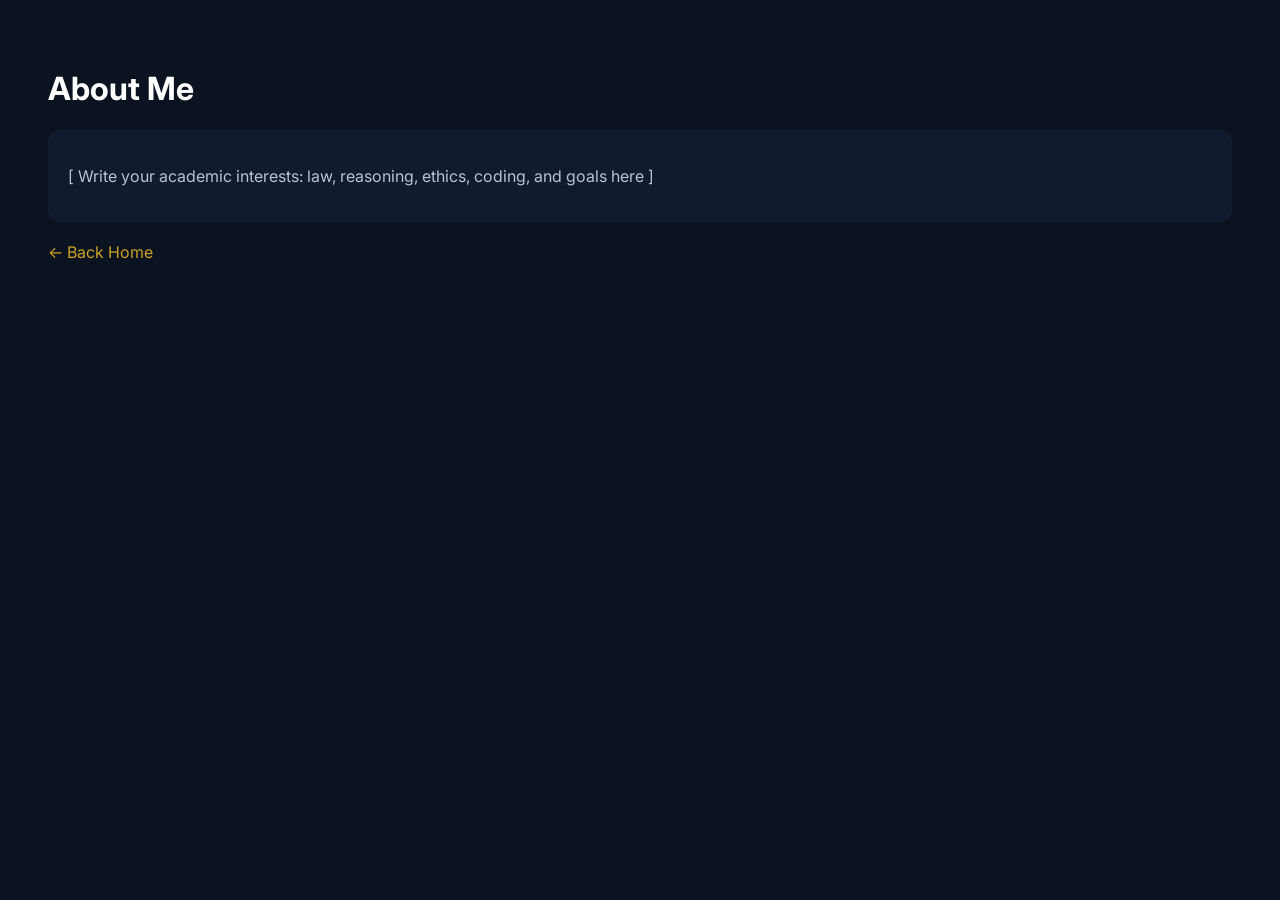
==== about.html @ 4e0a70af "Create about.html About page v1" ====
<!DOCTYPE html>
<html>
<head>
<title>About</title>
<link href="https://fonts.googleapis.com/css2?family=Inter:wght@300;600&display=swap" rel="stylesheet">

<style>
body{background:#0b1220;color:white;font-family:Inter;padding:40px;}
.card{background:#111a2e;padding:20px;border-radius:10px;margin-top:20px;}
a{color:#c9a227;text-decoration:none;}
.muted{color:#b6c2d9;}
</style>
</head>

<body>

<h1>About Me</h1>

<div class="card">
<p class="muted">
[ Write your academic interests: law, reasoning, ethics, coding, and goals here ]
</p>
</div>

<br>
<a href="index.html">← Back Home</a>

</body>
</html>
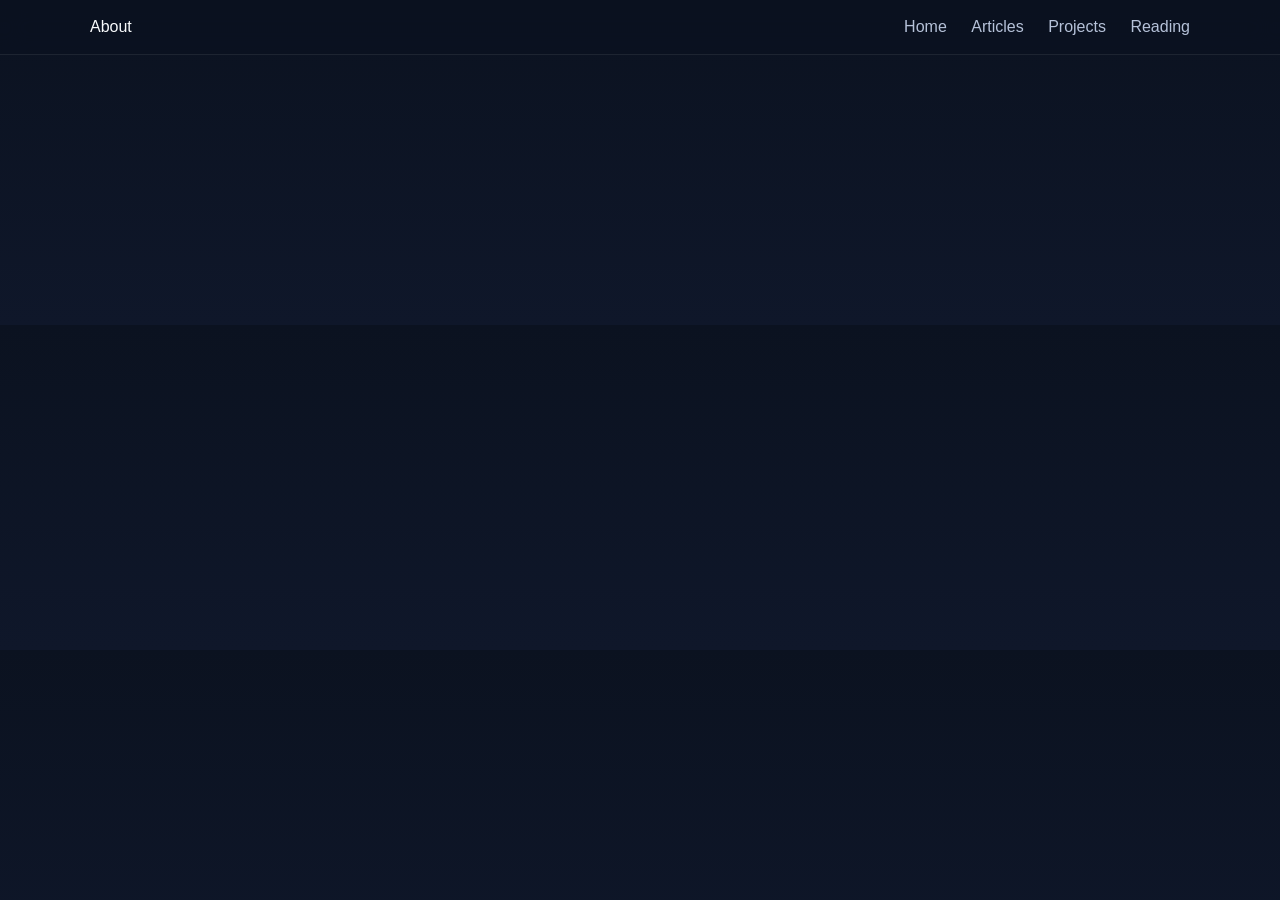
==== commit 0f1ceb41: "Update about.html" ====
--- a/about.html
+++ b/about.html
@@ -2,28 +2,31 @@
 <html>
 <head>
 <title>About</title>
-<link href="https://fonts.googleapis.com/css2?family=Inter:wght@300;600&display=swap" rel="stylesheet">
-
-<style>
-body{background:#0b1220;color:white;font-family:Inter;padding:40px;}
-.card{background:#111a2e;padding:20px;border-radius:10px;margin-top:20px;}
-a{color:#c9a227;text-decoration:none;}
-.muted{color:#b6c2d9;}
-</style>
+<link rel="stylesheet" href="style.css">
 </head>
 
 <body>
 
-<h1>About Me</h1>
+<nav>
+<div class="container nav-inner">
+  <div class="logo">About</div>
+  <div class="nav-links">
+    <a href="index.html">Home</a>
+    <a href="articles.html">Articles</a>
+    <a href="projects.html">Projects</a>
+    <a href="reading.html">Reading</a>
+  </div>
+</div>
+</nav>
 
-<div class="card">
+<section>
+<div class="container card">
+<h2>About Me</h2>
 <p class="muted">
-[ Write your academic interests: law, reasoning, ethics, coding, and goals here ]
+I am a UK student interested in law, justice systems, ethics, and analytical reasoning. This site documents my academic development and independent learning.
 </p>
 </div>
-
-<br>
-<a href="index.html">← Back Home</a>
+</section>
 
 </body>
 </html>
--- a/style.css
+++ b/style.css
@@ -0,0 +1,99 @@
+*{
+  margin:0;
+  padding:0;
+  box-sizing:border-box;
+  scroll-behavior:smooth;
+  font-family:Inter, sans-serif;
+}
+
+:root{
+  --bg:#0b1220;
+  --panel:#111a2e;
+  --text:#f8fafc;
+  --muted:#b6c2d9;
+  --accent:#c9a227;
+  --border:rgba(255,255,255,0.08);
+}
+
+/* BODY */
+body{
+  background:linear-gradient(180deg,#0b1220,#0f172a);
+  color:var(--text);
+}
+
+/* CONTAINER */
+.container{
+  width:90%;
+  max-width:1100px;
+  margin:auto;
+}
+
+/* NAV */
+nav{
+  position:sticky;
+  top:0;
+  background:rgba(11,18,32,0.85);
+  backdrop-filter:blur(12px);
+  border-bottom:1px solid var(--border);
+  z-index:1000;
+}
+
+.nav-inner{
+  display:flex;
+  justify-content:space-between;
+  padding:18px 0;
+}
+
+.logo span{color:var(--accent);}
+
+.nav-links a{
+  margin-left:20px;
+  color:var(--muted);
+  text-decoration:none;
+}
+.nav-links a:hover{color:white;}
+
+/* CARDS */
+.card{
+  background:var(--panel);
+  border:1px solid var(--border);
+  padding:22px;
+  border-radius:12px;
+  transition:0.3s;
+}
+
+.card:hover{
+  transform:translateY(-6px);
+  border-color:var(--accent);
+}
+
+/* BUTTONS */
+.btn{
+  padding:10px 16px;
+  border-radius:8px;
+  display:inline-block;
+  text-decoration:none;
+}
+
+.btn-primary{
+  background:var(--accent);
+  color:#000;
+}
+
+.btn-secondary{
+  border:1px solid var(--border);
+  color:var(--muted);
+}
+
+/* FADE IN SCROLL */
+section{
+  opacity:0;
+  transform:translateY(40px);
+  transition:0.8s ease;
+  padding:80px 0;
+}
+
+section.show{
+  opacity:1;
+  transform:translateY(0);
+}
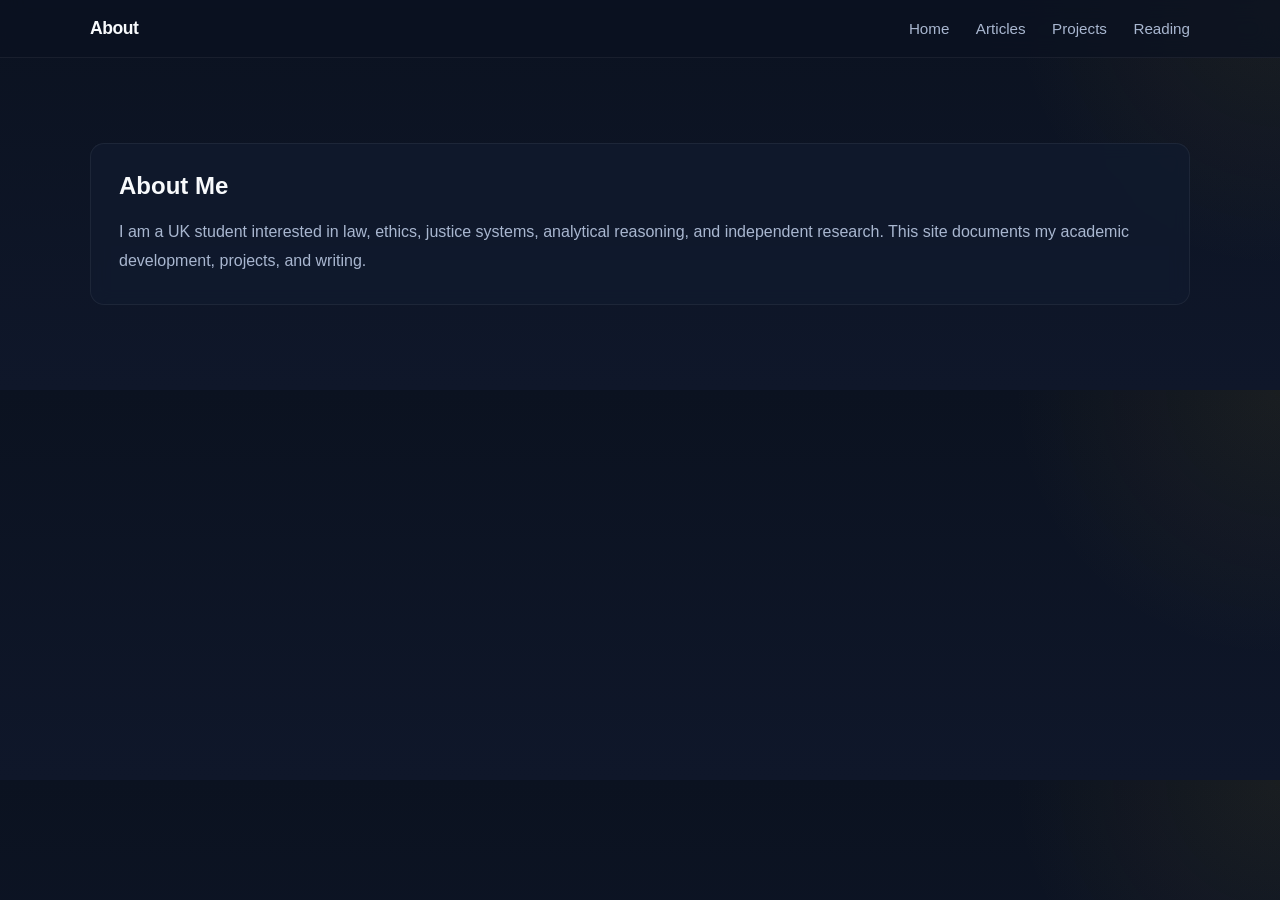
==== commit 15296c60: "Update about.html" ====
--- a/about.html
+++ b/about.html
@@ -7,26 +7,68 @@
 
 <body>
 
+<div id="loader">
+<div class="loader-line"></div>
+</div>
+
 <nav>
 <div class="container nav-inner">
-  <div class="logo">About</div>
-  <div class="nav-links">
-    <a href="index.html">Home</a>
-    <a href="articles.html">Articles</a>
-    <a href="projects.html">Projects</a>
-    <a href="reading.html">Reading</a>
-  </div>
+
+<div class="logo">About</div>
+
+<div class="nav-links">
+<a href="index.html">Home</a>
+<a href="articles.html">Articles</a>
+<a href="projects.html">Projects</a>
+<a href="reading.html">Reading</a>
+</div>
+
 </div>
 </nav>
 
 <section>
-<div class="container card">
+<div class="container">
+
+<div class="card">
+
 <h2>About Me</h2>
+
+<br>
+
 <p class="muted">
-I am a UK student interested in law, justice systems, ethics, and analytical reasoning. This site documents my academic development and independent learning.
+I am a UK student interested in law, ethics,
+justice systems, analytical reasoning, and independent research.
+This site documents my academic development,
+projects, and writing.
 </p>
+
+</div>
+
 </div>
 </section>
 
+<script>
+window.onload=()=>{
+document.getElementById("loader").style.opacity="0";
+setTimeout(()=>{
+document.getElementById("loader").style.display="none";
+},400);
+};
+
+const sections=document.querySelectorAll("section");
+
+const observer=new IntersectionObserver(entries=>{
+entries.forEach(entry=>{
+if(entry.isIntersecting){
+entry.target.classList.add("show");
+}
+});
+},{threshold:0.12});
+
+sections.forEach(section=>{
+observer.observe(section);
+});
+</script>
+
 </body>
 </html>
--- a/style.css
+++ b/style.css
@@ -1,78 +1,178 @@
+:root{
+  --bg:#0b1220;
+  --bg2:#0f172a;
+  --panel:#111a2e;
+  --text:#f8fafc;
+  --muted:#a9b7d0;
+  --accent:#c9a227;
+  --border:rgba(255,255,255,0.06);
+}
+
 *{
   margin:0;
   padding:0;
   box-sizing:border-box;
+  font-family:Inter,sans-serif;
+}
+
+html{
   scroll-behavior:smooth;
-  font-family:Inter, sans-serif;
-}
-
-:root{
-  --bg:#0b1220;
-  --panel:#111a2e;
-  --text:#f8fafc;
-  --muted:#b6c2d9;
-  --accent:#c9a227;
-  --border:rgba(255,255,255,0.08);
-}
-
-/* BODY */
+}
+
 body{
-  background:linear-gradient(180deg,#0b1220,#0f172a);
+  background:
+    radial-gradient(circle at top right, rgba(201,162,39,0.08), transparent 20%),
+    linear-gradient(180deg,var(--bg),var(--bg2));
   color:var(--text);
-}
-
-/* CONTAINER */
+  overflow-x:hidden;
+  animation:pageFade 0.5s ease;
+}
+
+/* PAGE FADE */
+@keyframes pageFade{
+  from{
+    opacity:0;
+    transform:translateY(6px);
+  }
+  to{
+    opacity:1;
+    transform:translateY(0);
+  }
+}
+
+/* LOADER */
+#loader{
+  position:fixed;
+  inset:0;
+  background:var(--bg);
+  display:flex;
+  align-items:center;
+  justify-content:center;
+  z-index:9999;
+  transition:0.4s ease;
+}
+
+.loader-line{
+  width:80px;
+  height:2px;
+  background:rgba(255,255,255,0.08);
+  overflow:hidden;
+  position:relative;
+}
+
+.loader-line::after{
+  content:'';
+  position:absolute;
+  inset:0;
+  background:var(--accent);
+  animation:loading 1s infinite;
+}
+
+@keyframes loading{
+  from{transform:translateX(-100%);}
+  to{transform:translateX(100%);}
+}
+
+/* NAV */
+nav{
+  position:sticky;
+  top:0;
+  backdrop-filter:blur(12px);
+  background:rgba(11,18,32,0.75);
+  border-bottom:1px solid var(--border);
+  z-index:1000;
+}
+
 .container{
   width:90%;
   max-width:1100px;
   margin:auto;
 }
 
-/* NAV */
-nav{
-  position:sticky;
-  top:0;
-  background:rgba(11,18,32,0.85);
-  backdrop-filter:blur(12px);
-  border-bottom:1px solid var(--border);
-  z-index:1000;
-}
-
 .nav-inner{
   display:flex;
   justify-content:space-between;
+  align-items:center;
   padding:18px 0;
 }
 
-.logo span{color:var(--accent);}
+.logo{
+  font-size:1.1rem;
+  font-weight:700;
+  letter-spacing:-0.5px;
+}
+
+.logo span{
+  color:var(--accent);
+}
 
 .nav-links a{
-  margin-left:20px;
+  margin-left:22px;
   color:var(--muted);
   text-decoration:none;
-}
-.nav-links a:hover{color:white;}
-
-/* CARDS */
-.card{
-  background:var(--panel);
-  border:1px solid var(--border);
-  padding:22px;
-  border-radius:12px;
-  transition:0.3s;
-}
-
-.card:hover{
-  transform:translateY(-6px);
-  border-color:var(--accent);
+  font-size:0.95rem;
+  transition:0.2s ease;
+}
+
+.nav-links a:hover{
+  color:white;
+}
+
+/* HERO */
+.hero{
+  min-height:92vh;
+  display:flex;
+  align-items:center;
+  justify-content:center;
+  text-align:center;
+}
+
+.hero-content{
+  animation:heroFade 1s ease;
+}
+
+@keyframes heroFade{
+  from{
+    opacity:0;
+    transform:translateY(20px);
+  }
+  to{
+    opacity:1;
+    transform:translateY(0);
+  }
+}
+
+.hero h1{
+  font-size:4.5rem;
+  line-height:1;
+  letter-spacing:-2px;
+  max-width:900px;
+}
+
+.hero span{
+  color:var(--accent);
+}
+
+.hero p{
+  margin-top:20px;
+  color:var(--muted);
+  max-width:720px;
+  margin-inline:auto;
+  line-height:1.7;
 }
 
 /* BUTTONS */
+.buttons{
+  margin-top:30px;
+}
+
 .btn{
-  padding:10px 16px;
+  display:inline-block;
+  padding:11px 18px;
   border-radius:8px;
-  display:inline-block;
   text-decoration:none;
+  margin:6px;
+  transition:0.25s ease;
 }
 
 .btn-primary{
@@ -85,15 +185,68 @@
   color:var(--muted);
 }
 
-/* FADE IN SCROLL */
+.btn:hover{
+  transform:translateY(-2px);
+}
+
+/* SECTIONS */
 section{
+  padding:85px 0;
   opacity:0;
-  transform:translateY(40px);
+  transform:translateY(18px);
   transition:0.8s ease;
-  padding:80px 0;
 }
 
 section.show{
   opacity:1;
   transform:translateY(0);
+}
+
+/* CARDS */
+.card{
+  background:rgba(17,26,46,0.82);
+  border:1px solid var(--border);
+  border-radius:14px;
+  padding:28px;
+  backdrop-filter:blur(8px);
+  transition:0.25s ease;
+}
+
+.card:hover{
+  border-color:rgba(201,162,39,0.35);
+}
+
+/* GRID */
+.grid{
+  display:grid;
+  grid-template-columns:repeat(auto-fit,minmax(280px,1fr));
+  gap:20px;
+}
+
+/* TEXT */
+.muted{
+  color:var(--muted);
+  line-height:1.8;
+}
+
+/* FOOTER */
+footer{
+  padding:40px;
+  text-align:center;
+  border-top:1px solid var(--border);
+  color:var(--muted);
+}
+
+/* MOBILE */
+@media(max-width:768px){
+
+  .hero h1{
+    font-size:3rem;
+  }
+
+  .nav-links a{
+    margin-left:12px;
+    font-size:0.9rem;
+  }
+
 }
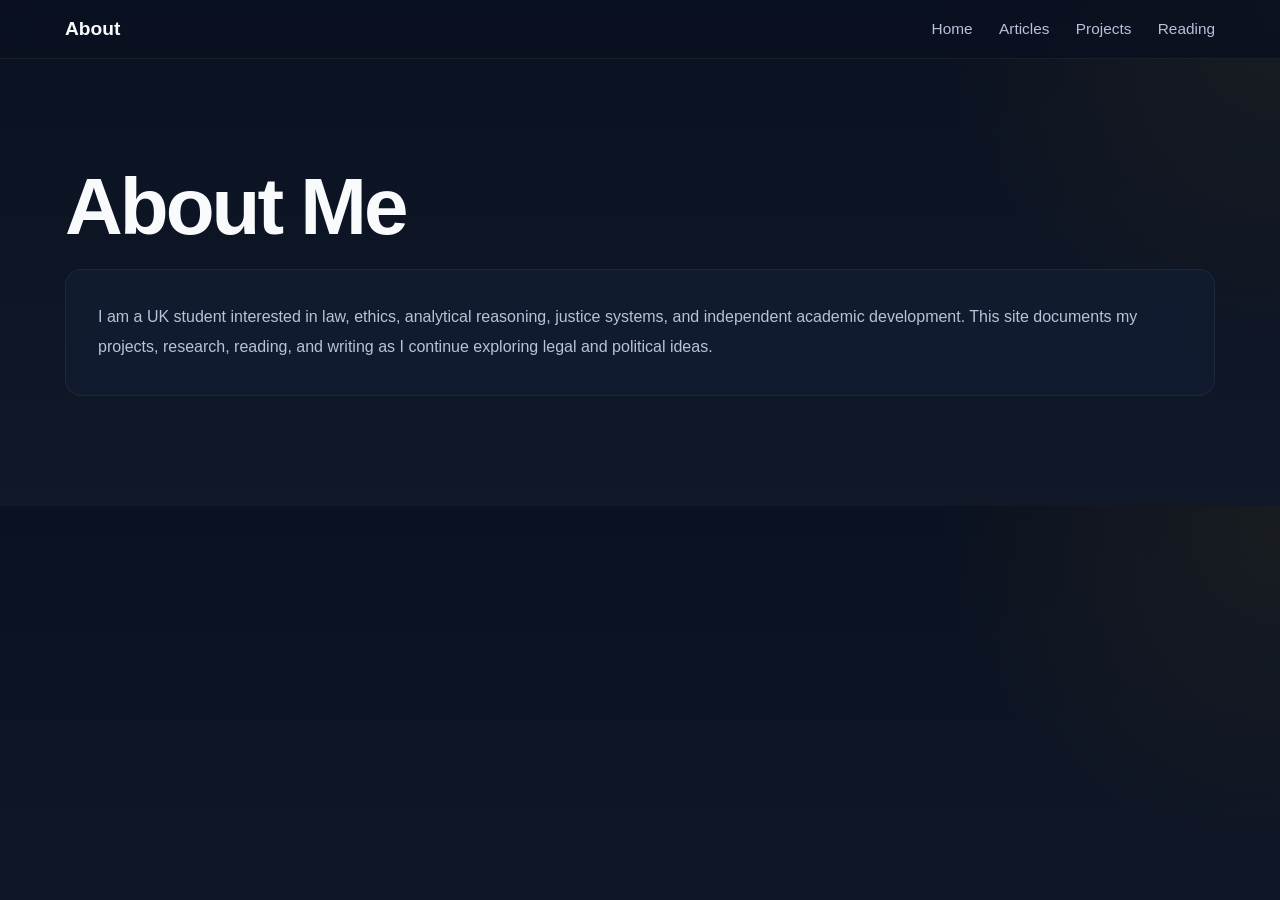
==== commit 1cfdaef7: "Update about.html" ====
--- a/about.html
+++ b/about.html
@@ -6,10 +6,6 @@
 </head>
 
 <body>
-
-<div id="loader">
-<div class="loader-line"></div>
-</div>
 
 <nav>
 <div class="container nav-inner">
@@ -27,34 +23,34 @@
 </nav>
 
 <section>
+
 <div class="container">
+
+<h1 class="page-title">
+About Me
+</h1>
 
 <div class="card">
 
-<h2>About Me</h2>
+<p class="muted">
+I am a UK student interested in law,
+ethics, analytical reasoning,
+justice systems,
+and independent academic development.
 
-<br>
-
-<p class="muted">
-I am a UK student interested in law, ethics,
-justice systems, analytical reasoning, and independent research.
-This site documents my academic development,
-projects, and writing.
+This site documents my projects,
+research,
+reading,
+and writing as I continue exploring legal and political ideas.
 </p>
 
 </div>
 
 </div>
+
 </section>
 
 <script>
-window.onload=()=>{
-document.getElementById("loader").style.opacity="0";
-setTimeout(()=>{
-document.getElementById("loader").style.display="none";
-},400);
-};
-
 const sections=document.querySelectorAll("section");
 
 const observer=new IntersectionObserver(entries=>{
--- a/style.css
+++ b/style.css
@@ -1,9 +1,9 @@
 :root{
-  --bg:#0b1220;
-  --bg2:#0f172a;
-  --panel:#111a2e;
+  --bg:#0a1120;
+  --bg2:#111827;
+  --panel:#131d31;
   --text:#f8fafc;
-  --muted:#a9b7d0;
+  --muted:#b8c2d9;
   --accent:#c9a227;
   --border:rgba(255,255,255,0.06);
 }
@@ -21,7 +21,7 @@
 
 body{
   background:
-    radial-gradient(circle at top right, rgba(201,162,39,0.08), transparent 20%),
+    radial-gradient(circle at top right, rgba(201,162,39,0.08), transparent 25%),
     linear-gradient(180deg,var(--bg),var(--bg2));
   color:var(--text);
   overflow-x:hidden;
@@ -32,12 +32,231 @@
 @keyframes pageFade{
   from{
     opacity:0;
-    transform:translateY(6px);
+    transform:translateY(8px);
   }
   to{
     opacity:1;
     transform:translateY(0);
   }
+}
+
+/* FLOATING BACKGROUND */
+.bg-blur{
+  position:fixed;
+  width:500px;
+  height:500px;
+  border-radius:50%;
+  background:rgba(201,162,39,0.06);
+  filter:blur(120px);
+  z-index:-1;
+}
+
+.blur1{
+  top:-120px;
+  right:-120px;
+}
+
+.blur2{
+  bottom:-150px;
+  left:-120px;
+}
+
+/* CONTAINER */
+.container{
+  width:92%;
+  max-width:1150px;
+  margin:auto;
+}
+
+/* NAV */
+nav{
+  position:sticky;
+  top:0;
+  z-index:1000;
+  backdrop-filter:blur(12px);
+  background:rgba(10,17,32,0.82);
+  border-bottom:1px solid var(--border);
+}
+
+.nav-inner{
+  display:flex;
+  justify-content:space-between;
+  align-items:center;
+  padding:18px 0;
+}
+
+.logo{
+  font-size:1.2rem;
+  font-weight:700;
+}
+
+.logo span{
+  color:var(--accent);
+}
+
+.nav-links a{
+  margin-left:22px;
+  color:var(--muted);
+  text-decoration:none;
+  font-size:0.96rem;
+  transition:0.25s ease;
+  position:relative;
+}
+
+.nav-links a:hover{
+  color:white;
+}
+
+.nav-links a::after{
+  content:'';
+  position:absolute;
+  left:0;
+  bottom:-5px;
+  width:0%;
+  height:2px;
+  background:var(--accent);
+  transition:0.25s ease;
+}
+
+.nav-links a:hover::after{
+  width:100%;
+}
+
+/* HERO */
+.hero{
+  min-height:100vh;
+  display:flex;
+  align-items:center;
+  justify-content:center;
+  text-align:center;
+}
+
+.hero-content{
+  max-width:980px;
+}
+
+.hero h1{
+  font-size:6.5rem;
+  line-height:0.95;
+  letter-spacing:-4px;
+}
+
+.hero span{
+  color:var(--accent);
+}
+
+.hero p{
+  margin-top:28px;
+  color:var(--muted);
+  line-height:1.9;
+  font-size:1.15rem;
+  max-width:760px;
+  margin-inline:auto;
+}
+
+/* BUTTONS */
+.buttons{
+  margin-top:36px;
+}
+
+.btn{
+  display:inline-block;
+  padding:13px 20px;
+  border-radius:10px;
+  text-decoration:none;
+  margin:6px;
+  transition:0.25s ease;
+}
+
+.btn-primary{
+  background:var(--accent);
+  color:#000;
+}
+
+.btn-secondary{
+  border:1px solid var(--border);
+  color:var(--muted);
+}
+
+.btn:hover{
+  transform:translateY(-3px);
+}
+
+/* SECTIONS */
+section{
+  padding:110px 0;
+  opacity:0;
+  transform:translateY(24px);
+  transition:0.8s ease;
+}
+
+section.show{
+  opacity:1;
+  transform:translateY(0);
+}
+
+/* TITLES */
+.section-title{
+  font-size:3rem;
+  margin-bottom:20px;
+  letter-spacing:-2px;
+}
+
+.page-title{
+  font-size:5rem;
+  line-height:0.95;
+  letter-spacing:-3px;
+  margin-bottom:24px;
+}
+
+/* GRID */
+.grid{
+  display:grid;
+  grid-template-columns:repeat(auto-fit,minmax(300px,1fr));
+  gap:24px;
+}
+
+/* FEATURE */
+.feature{
+  display:grid;
+  grid-template-columns:1.1fr 0.9fr;
+  gap:40px;
+  align-items:center;
+}
+
+/* CARD */
+.card{
+  background:rgba(19,29,49,0.84);
+  border:1px solid var(--border);
+  border-radius:16px;
+  padding:32px;
+  transition:0.25s ease;
+  backdrop-filter:blur(10px);
+}
+
+.card:hover{
+  border-color:rgba(201,162,39,0.35);
+  transform:translateY(-5px);
+}
+
+.card h3{
+  font-size:1.5rem;
+  margin-bottom:16px;
+}
+
+/* TEXT */
+.muted{
+  color:var(--muted);
+  line-height:1.9;
+}
+
+/* ARTICLE CARD */
+.article-card{
+  padding:34px;
+}
+
+.article-card p{
+  margin-top:14px;
 }
 
 /* LOADER */
@@ -53,7 +272,7 @@
 }
 
 .loader-line{
-  width:80px;
+  width:90px;
   height:2px;
   background:rgba(255,255,255,0.08);
   overflow:hidden;
@@ -73,180 +292,27 @@
   to{transform:translateX(100%);}
 }
 
-/* NAV */
-nav{
-  position:sticky;
-  top:0;
-  backdrop-filter:blur(12px);
-  background:rgba(11,18,32,0.75);
-  border-bottom:1px solid var(--border);
-  z-index:1000;
-}
-
-.container{
-  width:90%;
-  max-width:1100px;
-  margin:auto;
-}
-
-.nav-inner{
-  display:flex;
-  justify-content:space-between;
-  align-items:center;
-  padding:18px 0;
-}
-
-.logo{
-  font-size:1.1rem;
-  font-weight:700;
-  letter-spacing:-0.5px;
-}
-
-.logo span{
-  color:var(--accent);
-}
-
-.nav-links a{
-  margin-left:22px;
-  color:var(--muted);
-  text-decoration:none;
-  font-size:0.95rem;
-  transition:0.2s ease;
-}
-
-.nav-links a:hover{
-  color:white;
-}
-
-/* HERO */
-.hero{
-  min-height:92vh;
-  display:flex;
-  align-items:center;
-  justify-content:center;
-  text-align:center;
-}
-
-.hero-content{
-  animation:heroFade 1s ease;
-}
-
-@keyframes heroFade{
-  from{
-    opacity:0;
-    transform:translateY(20px);
-  }
-  to{
-    opacity:1;
-    transform:translateY(0);
-  }
-}
-
-.hero h1{
-  font-size:4.5rem;
-  line-height:1;
-  letter-spacing:-2px;
-  max-width:900px;
-}
-
-.hero span{
-  color:var(--accent);
-}
-
-.hero p{
-  margin-top:20px;
-  color:var(--muted);
-  max-width:720px;
-  margin-inline:auto;
-  line-height:1.7;
-}
-
-/* BUTTONS */
-.buttons{
-  margin-top:30px;
-}
-
-.btn{
-  display:inline-block;
-  padding:11px 18px;
-  border-radius:8px;
-  text-decoration:none;
-  margin:6px;
-  transition:0.25s ease;
-}
-
-.btn-primary{
-  background:var(--accent);
-  color:#000;
-}
-
-.btn-secondary{
-  border:1px solid var(--border);
-  color:var(--muted);
-}
-
-.btn:hover{
-  transform:translateY(-2px);
-}
-
-/* SECTIONS */
-section{
-  padding:85px 0;
-  opacity:0;
-  transform:translateY(18px);
-  transition:0.8s ease;
-}
-
-section.show{
-  opacity:1;
-  transform:translateY(0);
-}
-
-/* CARDS */
-.card{
-  background:rgba(17,26,46,0.82);
-  border:1px solid var(--border);
-  border-radius:14px;
-  padding:28px;
-  backdrop-filter:blur(8px);
-  transition:0.25s ease;
-}
-
-.card:hover{
-  border-color:rgba(201,162,39,0.35);
-}
-
-/* GRID */
-.grid{
-  display:grid;
-  grid-template-columns:repeat(auto-fit,minmax(280px,1fr));
-  gap:20px;
-}
-
-/* TEXT */
-.muted{
-  color:var(--muted);
-  line-height:1.8;
-}
-
 /* FOOTER */
 footer{
-  padding:40px;
+  padding:50px;
   text-align:center;
+  color:var(--muted);
   border-top:1px solid var(--border);
-  color:var(--muted);
 }
 
 /* MOBILE */
-@media(max-width:768px){
-
-  .hero h1{
-    font-size:3rem;
-  }
-
-  .nav-links a{
-    margin-left:12px;
-    font-size:0.9rem;
-  }
+@media(max-width:900px){
+
+.hero h1{
+  font-size:4.2rem;
+}
+
+.page-title{
+  font-size:3.5rem;
+}
+
+.feature{
+  grid-template-columns:1fr;
+}
 
 }
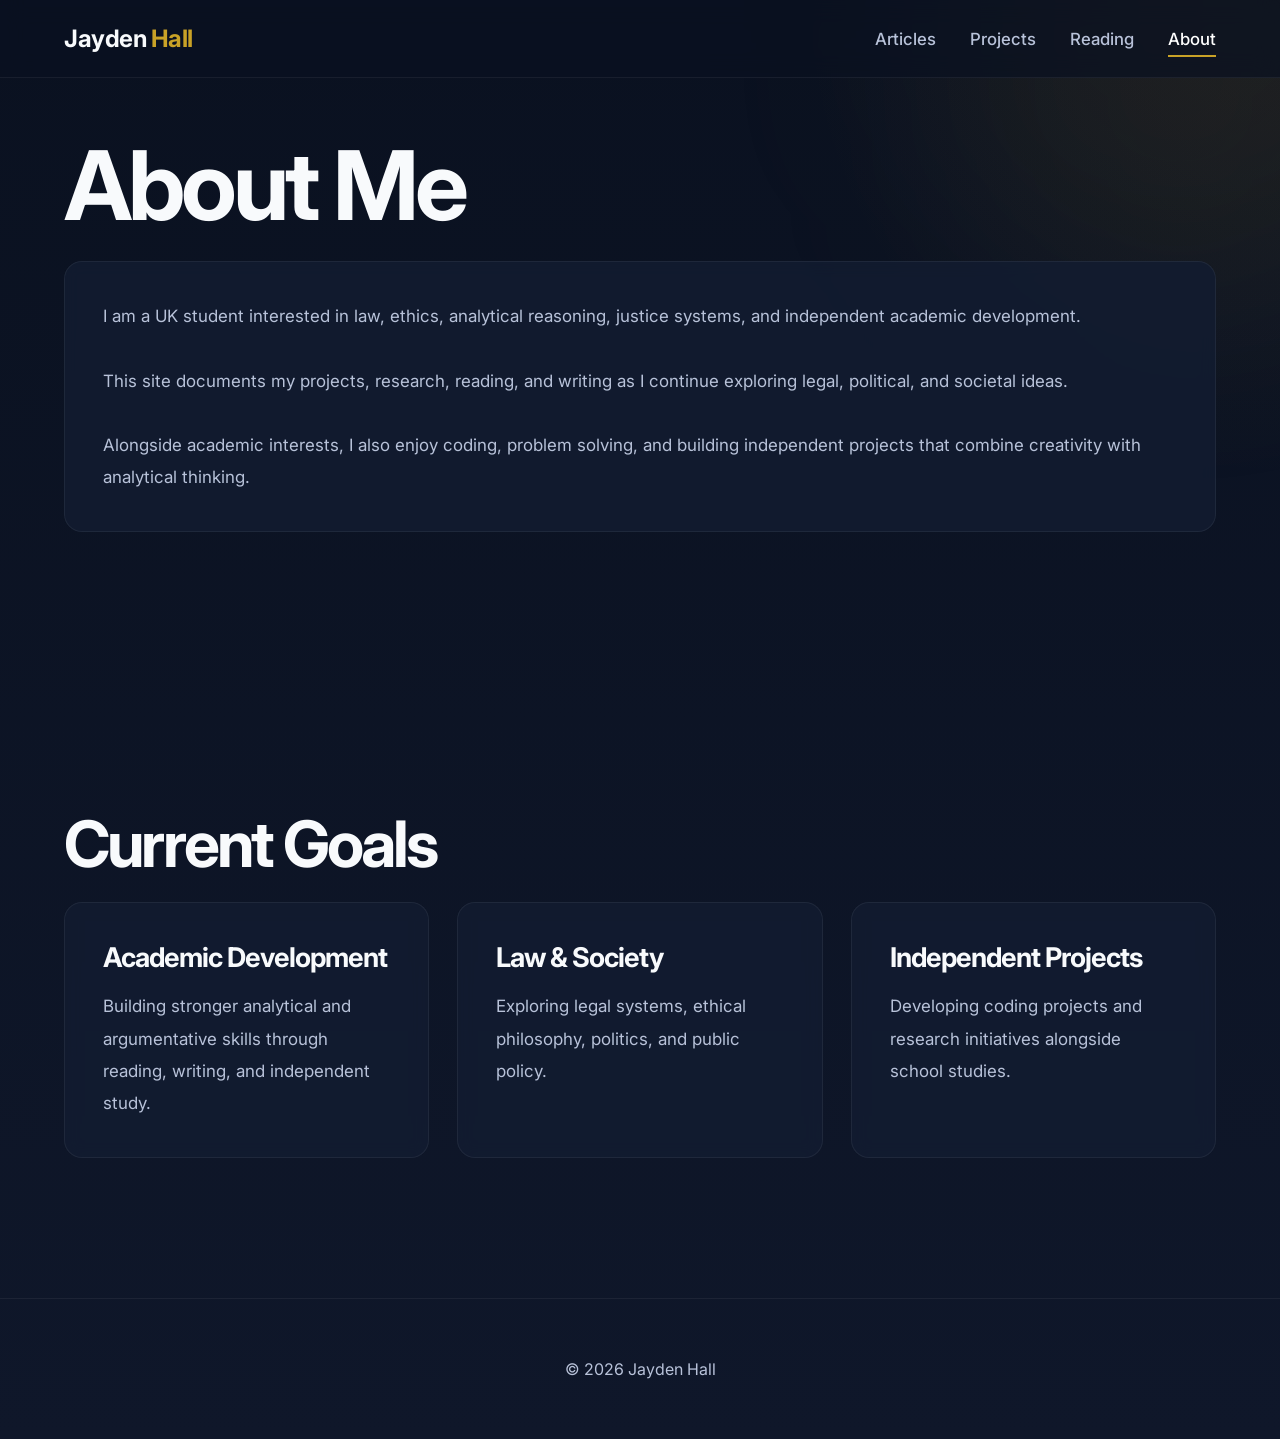
==== commit acadea81: "Update about.html" ====
--- a/about.html
+++ b/about.html
@@ -1,22 +1,31 @@
 <!DOCTYPE html>
 <html>
 <head>
+
 <title>About</title>
+
 <link rel="stylesheet" href="style.css">
+
+<link href="https://fonts.googleapis.com/css2?family=Inter:wght@300;400;600;700&display=swap" rel="stylesheet">
+
 </head>
 
 <body>
 
+<div class="bg-blur blur1"></div>
+
 <nav>
 <div class="container nav-inner">
 
-<div class="logo">About</div>
+<a href="index.html" class="logo">
+Jayden <span>Hall</span>
+</a>
 
 <div class="nav-links">
-<a href="index.html">Home</a>
 <a href="articles.html">Articles</a>
 <a href="projects.html">Projects</a>
 <a href="reading.html">Reading</a>
+<a href="about.html" class="active">About</a>
 </div>
 
 </div>
@@ -34,14 +43,26 @@
 
 <p class="muted">
 I am a UK student interested in law,
-ethics, analytical reasoning,
+ethics,
+analytical reasoning,
 justice systems,
 and independent academic development.
+
+<br><br>
 
 This site documents my projects,
 research,
 reading,
-and writing as I continue exploring legal and political ideas.
+and writing as I continue exploring legal,
+political,
+and societal ideas.
+
+<br><br>
+
+Alongside academic interests,
+I also enjoy coding,
+problem solving,
+and building independent projects that combine creativity with analytical thinking.
 </p>
 
 </div>
@@ -49,6 +70,56 @@
 </div>
 
 </section>
+
+<section>
+
+<div class="container">
+
+<h2 class="section-title">
+Current Goals
+</h2>
+
+<div class="grid">
+
+<div class="card">
+
+<h3>Academic Development</h3>
+
+<p class="muted">
+Building stronger analytical and argumentative skills through reading, writing, and independent study.
+</p>
+
+</div>
+
+<div class="card">
+
+<h3>Law & Society</h3>
+
+<p class="muted">
+Exploring legal systems, ethical philosophy, politics, and public policy.
+</p>
+
+</div>
+
+<div class="card">
+
+<h3>Independent Projects</h3>
+
+<p class="muted">
+Developing coding projects and research initiatives alongside school studies.
+</p>
+
+</div>
+
+</div>
+
+</div>
+
+</section>
+
+<footer>
+© 2026 Jayden Hall
+</footer>
 
 <script>
 const sections=document.querySelectorAll("section");
--- a/style.css
+++ b/style.css
@@ -1,6 +1,6 @@
 :root{
   --bg:#0a1120;
-  --bg2:#111827;
+  --bg2:#0f172a;
   --panel:#131d31;
   --text:#f8fafc;
   --muted:#b8c2d9;
@@ -23,58 +23,53 @@
   background:
     radial-gradient(circle at top right, rgba(201,162,39,0.08), transparent 25%),
     linear-gradient(180deg,var(--bg),var(--bg2));
+
   color:var(--text);
   overflow-x:hidden;
-  animation:pageFade 0.5s ease;
-}
-
-/* PAGE FADE */
-@keyframes pageFade{
-  from{
-    opacity:0;
-    transform:translateY(8px);
-  }
-  to{
-    opacity:1;
-    transform:translateY(0);
-  }
-}
-
-/* FLOATING BACKGROUND */
+}
+
+/* BACKGROUND */
+
 .bg-blur{
   position:fixed;
   width:500px;
   height:500px;
   border-radius:50%;
-  background:rgba(201,162,39,0.06);
+  background:rgba(201,162,39,0.05);
   filter:blur(120px);
   z-index:-1;
 }
 
 .blur1{
-  top:-120px;
-  right:-120px;
+  top:-200px;
+  right:-150px;
 }
 
 .blur2{
-  bottom:-150px;
-  left:-120px;
+  bottom:-200px;
+  left:-150px;
 }
 
 /* CONTAINER */
+
 .container{
-  width:92%;
-  max-width:1150px;
+  width:90%;
+  max-width:1250px;
   margin:auto;
 }
 
 /* NAV */
+
 nav{
-  position:sticky;
+  position:fixed;
   top:0;
+  width:100%;
   z-index:1000;
+
   backdrop-filter:blur(12px);
-  background:rgba(10,17,32,0.82);
+
+  background:rgba(10,17,32,0.72);
+
   border-bottom:1px solid var(--border);
 }
 
@@ -82,24 +77,39 @@
   display:flex;
   justify-content:space-between;
   align-items:center;
-  padding:18px 0;
+
+  padding:24px 0;
 }
 
 .logo{
-  font-size:1.2rem;
+  font-size:1.5rem;
   font-weight:700;
+  letter-spacing:-0.5px;
+  text-decoration:none;
+  color:var(--text);
 }
 
 .logo span{
   color:var(--accent);
 }
 
+.logo:hover{
+  opacity:0.9;
+}
+
 .nav-links a{
-  margin-left:22px;
+  margin-left:30px;
+
   color:var(--muted);
+
   text-decoration:none;
-  font-size:0.96rem;
+
+  font-size:1.05rem;
+
+  font-weight:500;
+
   transition:0.25s ease;
+
   position:relative;
 }
 
@@ -109,12 +119,17 @@
 
 .nav-links a::after{
   content:'';
+
   position:absolute;
+
   left:0;
-  bottom:-5px;
+  bottom:-8px;
+
   width:0%;
   height:2px;
+
   background:var(--accent);
+
   transition:0.25s ease;
 }
 
@@ -122,23 +137,42 @@
   width:100%;
 }
 
+/* ACTIVE PAGE */
+
+.nav-links a.active{
+  color:white;
+}
+
+.nav-links a.active::after{
+  width:100%;
+}
+
 /* HERO */
+
 .hero{
   min-height:100vh;
+
   display:flex;
   align-items:center;
   justify-content:center;
+
   text-align:center;
 }
 
 .hero-content{
-  max-width:980px;
+  max-width:1000px;
+
+  animation:heroFade 1s ease;
 }
 
 .hero h1{
-  font-size:6.5rem;
-  line-height:0.95;
-  letter-spacing:-4px;
+  font-size:7rem;
+
+  line-height:0.92;
+
+  letter-spacing:-5px;
+
+  margin-bottom:28px;
 }
 
 .hero span{
@@ -146,26 +180,35 @@
 }
 
 .hero p{
-  margin-top:28px;
+  max-width:780px;
+
+  margin:auto;
+
   color:var(--muted);
+
   line-height:1.9;
-  font-size:1.15rem;
-  max-width:760px;
-  margin-inline:auto;
+
+  font-size:1.18rem;
 }
 
 /* BUTTONS */
+
 .buttons{
-  margin-top:36px;
+  margin-top:42px;
 }
 
 .btn{
   display:inline-block;
-  padding:13px 20px;
-  border-radius:10px;
+
+  padding:14px 22px;
+
+  border-radius:12px;
+
   text-decoration:none;
-  margin:6px;
+
   transition:0.25s ease;
+
+  margin:8px;
 }
 
 .btn-primary{
@@ -179,14 +222,31 @@
 }
 
 .btn:hover{
-  transform:translateY(-3px);
+  transform:translateY(-4px);
+}
+
+/* ANIMATIONS */
+
+@keyframes heroFade{
+  from{
+    opacity:0;
+    transform:translateY(20px);
+  }
+
+  to{
+    opacity:1;
+    transform:translateY(0);
+  }
 }
 
 /* SECTIONS */
+
 section{
-  padding:110px 0;
+  padding:140px 0;
+
   opacity:0;
-  transform:translateY(24px);
+  transform:translateY(30px);
+
   transition:0.8s ease;
 }
 
@@ -196,123 +256,173 @@
 }
 
 /* TITLES */
+
 .section-title{
-  font-size:3rem;
-  margin-bottom:20px;
-  letter-spacing:-2px;
+  font-size:4rem;
+
+  line-height:1;
+
+  letter-spacing:-3px;
+
+  margin-bottom:26px;
 }
 
 .page-title{
-  font-size:5rem;
+  font-size:6rem;
+
   line-height:0.95;
-  letter-spacing:-3px;
-  margin-bottom:24px;
+
+  letter-spacing:-4px;
+
+  margin-bottom:30px;
+}
+
+/* TEXT */
+
+.muted{
+  color:var(--muted);
+
+  line-height:1.9;
+
+  font-size:1.06rem;
+}
+
+/* FEATURE */
+
+.feature{
+  display:grid;
+
+  grid-template-columns:1.1fr 0.9fr;
+
+  gap:50px;
+
+  align-items:center;
+}
+
+/* CARD */
+
+.card{
+  background:rgba(19,29,49,0.82);
+
+  border:1px solid var(--border);
+
+  border-radius:18px;
+
+  padding:38px;
+
+  backdrop-filter:blur(8px);
+
+  transition:0.25s ease;
+}
+
+.card:hover{
+  transform:translateY(-6px);
+
+  border-color:rgba(201,162,39,0.35);
+}
+
+.card h3{
+  font-size:1.7rem;
+
+  margin-bottom:16px;
+
+  letter-spacing:-1px;
 }
 
 /* GRID */
+
 .grid{
   display:grid;
-  grid-template-columns:repeat(auto-fit,minmax(300px,1fr));
-  gap:24px;
-}
-
-/* FEATURE */
-.feature{
-  display:grid;
-  grid-template-columns:1.1fr 0.9fr;
-  gap:40px;
-  align-items:center;
-}
-
-/* CARD */
-.card{
-  background:rgba(19,29,49,0.84);
-  border:1px solid var(--border);
-  border-radius:16px;
-  padding:32px;
-  transition:0.25s ease;
-  backdrop-filter:blur(10px);
-}
-
-.card:hover{
-  border-color:rgba(201,162,39,0.35);
-  transform:translateY(-5px);
-}
-
-.card h3{
-  font-size:1.5rem;
-  margin-bottom:16px;
-}
-
-/* TEXT */
-.muted{
-  color:var(--muted);
-  line-height:1.9;
-}
-
-/* ARTICLE CARD */
-.article-card{
-  padding:34px;
-}
-
-.article-card p{
-  margin-top:14px;
+
+  grid-template-columns:repeat(auto-fit,minmax(320px,1fr));
+
+  gap:28px;
 }
 
 /* LOADER */
+
 #loader{
   position:fixed;
   inset:0;
+
   background:var(--bg);
+
   display:flex;
   align-items:center;
   justify-content:center;
+
   z-index:9999;
+
   transition:0.4s ease;
 }
 
 .loader-line{
   width:90px;
   height:2px;
+
   background:rgba(255,255,255,0.08);
+
   overflow:hidden;
+
   position:relative;
 }
 
 .loader-line::after{
   content:'';
+
   position:absolute;
   inset:0;
+
   background:var(--accent);
+
   animation:loading 1s infinite;
 }
 
 @keyframes loading{
-  from{transform:translateX(-100%);}
-  to{transform:translateX(100%);}
+  from{
+    transform:translateX(-100%);
+  }
+
+  to{
+    transform:translateX(100%);
+  }
 }
 
 /* FOOTER */
+
 footer{
-  padding:50px;
+  padding:60px;
+
   text-align:center;
+
   color:var(--muted);
+
   border-top:1px solid var(--border);
 }
 
 /* MOBILE */
+
 @media(max-width:900px){
 
 .hero h1{
-  font-size:4.2rem;
+  font-size:4.5rem;
 }
 
 .page-title{
-  font-size:3.5rem;
+  font-size:4rem;
+}
+
+.section-title{
+  font-size:3rem;
 }
 
 .feature{
   grid-template-columns:1fr;
 }
 
+.nav-links a{
+  margin-left:16px;
+  font-size:0.95rem;
+}
+
 }
